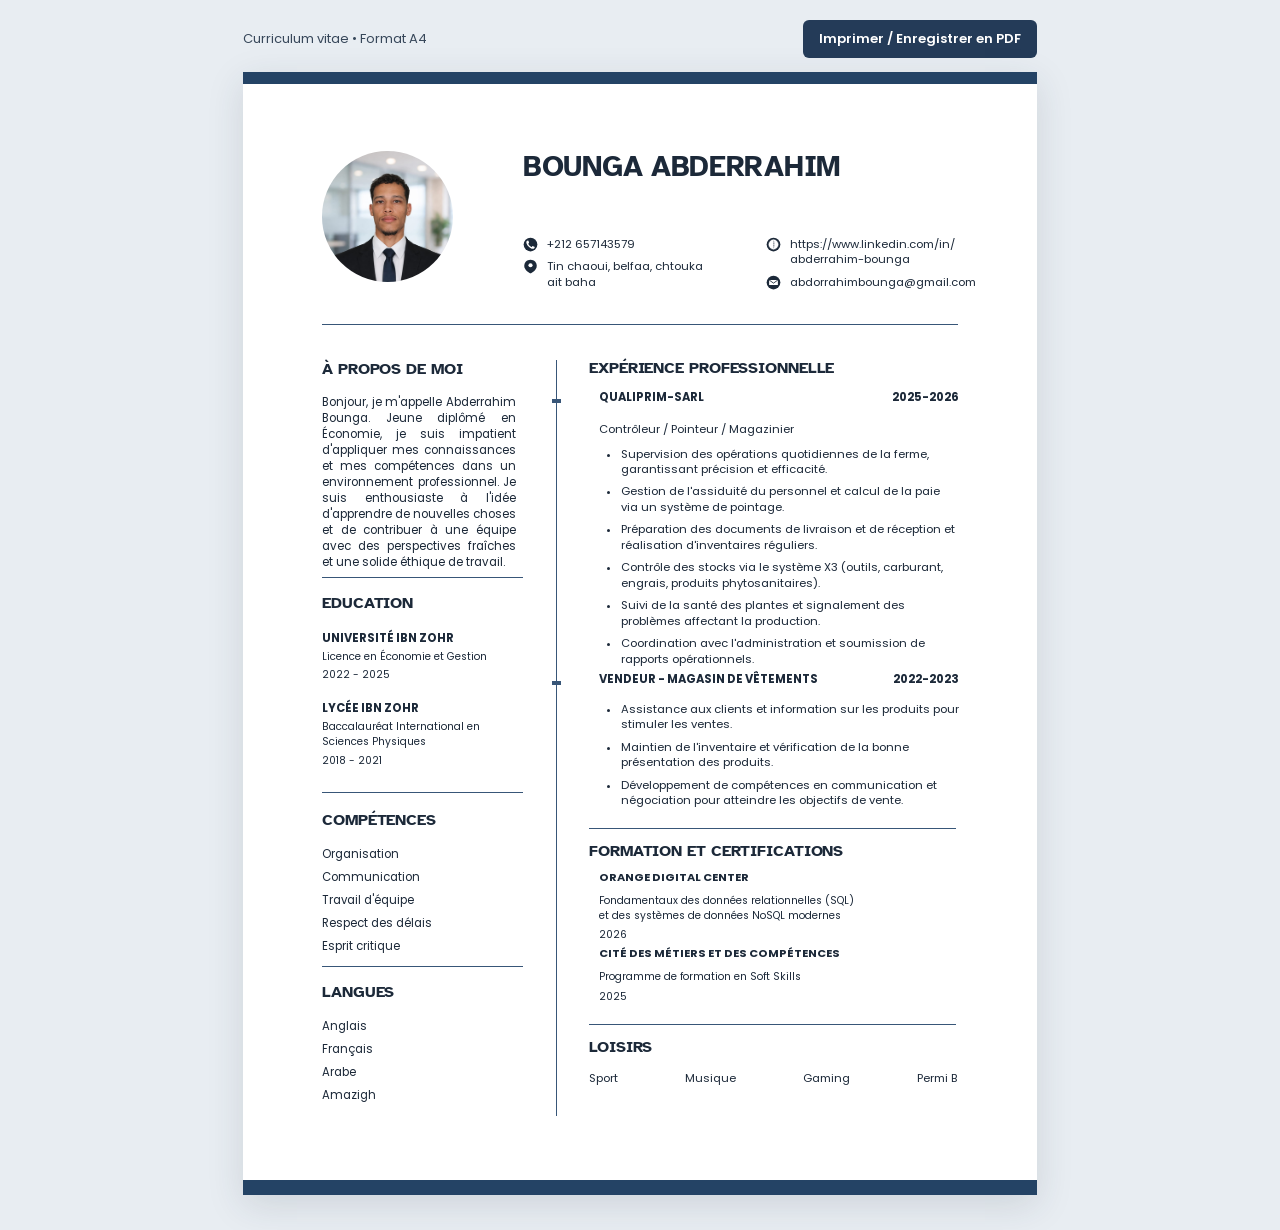
==== assets/Abderrahim_Bounga_CV.html @ b883e1d4 "final update of the profolio" ====
<!doctype html>
<html lang="fr">
<head>
  <meta charset="utf-8">
  <meta name="viewport" content="width=device-width, initial-scale=1">
  <meta name="description" content="Curriculum vitae de Bounga Abderrahim">
  <title>BOUNGA ABDERRAHIM — CV</title>
  <link rel="preconnect" href="https://fonts.googleapis.com">
  <link rel="preconnect" href="https://fonts.gstatic.com" crossorigin>
  <link href="https://fonts.googleapis.com/css2?family=Atkinson+Hyperlegible:wght@700&family=Poppins:wght@400;600;700&display=swap" rel="stylesheet">
  <style>
    :root { --ink:#1c2939; --rule:#385678; --paper:#fff; }
    * { box-sizing:border-box; }
    html,body { margin:0; padding:0; }
    body { background:#e8edf2; color:var(--ink); font-family:"Poppins", "Lato", Arial, sans-serif; -webkit-font-smoothing:antialiased; }
    a { color:inherit; text-decoration:none; }
    a:hover { text-decoration:underline; }
    .toolbar { margin:20px auto 14px; width:min(794px, calc(100vw - 24px)); display:flex; justify-content:space-between; align-items:center; gap:12px; font-size:13px; color:#37475a; }
    .toolbar button { border:0; background:#243b58; color:white; cursor:pointer; border-radius:6px; padding:9px 16px; font:inherit; font-weight:600; }
    .sheet-holder { width:794px; margin:0 auto 35px; }
    .page { position:relative; width:794px; height:1123px; background:var(--paper); overflow:hidden; box-shadow:0 10px 35px #25334422; }
    .page::before,.page::after { content:"";position:absolute;left:0;width:100%;height:12px;background:#244365; }
    .page::before { top:0; }
    .page::after { bottom:0; height:15px; }
    .portrait { position:absolute; top:79px; left:79px; width:131px; height:131px; border-radius:50%; overflow:hidden; }
    .portrait img { display:block; width:100%;height:100%;object-fit:cover; object-position:center 19%; }
    h1,h2,h3,p,ul { margin:0; }
    .name { position:absolute;left:280px;top:77px;white-space:nowrap;letter-spacing:-.3px;font-family:"Atkinson Hyperlegible", "Lato",Arial,sans-serif;font-size:29px;font-weight:700;line-height:1.2; }
    .contact { position:absolute; display:flex; flex-direction:column; gap:7px; font-size:11.3px;line-height:1.35; }
    .contact-left { left:280px;top:165px; width:205px; }
    .contact-right { left:523px;top:165px;width:210px; }
    .contact-item { display:flex;align-items:flex-start;gap:9px; }
    .contact-item svg { flex:0 0 15px;width:15px;height:15px;margin-top:0px;color:var(--ink); }
    .contact-text { display:block;overflow-wrap:anywhere; }
    .header-rule { position:absolute;left:79px;top:252px;width:636px;height:1px;background:var(--rule); }
    .spine { position:absolute;left:313px;top:288px;width:1px;height:756px;background:var(--rule); }
    .spine-tick { position:absolute;left:309px;width:9px;height:4px;background:var(--rule); }
    .tick-one {top:327px;} .tick-two {top:609px;}
    h2 {font-family:"Atkinson Hyperlegible","Lato",Arial,sans-serif;font-size:16.25px;font-weight:700;line-height:1.2;letter-spacing:-.1px; }
    h3 {font-size:11.4px;font-weight:700;line-height:1.25;}
    .small {font-size:11.25px;line-height:1.44;}
    .tiny {font-size:10.35px;line-height:1.42;}
    .left {position:absolute;left:79px;width:195px;}
    .about {top:288px;} .about p {margin-top:14px;width:194px; font-size:11.6px;line-height:16px;text-align:justify;}
    .left-rule {position:absolute;left:79px;width:201px;height:1px;background:var(--rule);}
    .rule-about {top:505px;} .rule-education {top:720px;} .rule-skills {top:894px;}
    .education {top:522px;} .education .school:first-of-type {margin-top:17px;}
    .school {margin-top:18px;}
    .school h3 {margin-bottom:5px;}
    .school .date {margin-top:4px;}
    .skills {top:739px;}
    .plain-items {list-style:none;padding:0;margin-top:12px;font-size:11.5px;line-height:23px;}
    .languages {top:911px;}
    .right {position:absolute;left:346px;width:368px;}
    .experience {top:287px;}
    .job {position:absolute;left:10px;width:360px;}
    .job-one {top:31px;} .job-two {top:313px;}
    .job-title {display:flex;align-items:baseline;justify-content:space-between;gap:10px;white-space:nowrap;}
    .job-title time {font-size:11.3px;line-height:1.2;font-weight:700;}
    .job .position {font-size:11.4px;margin-top:16px;}
    .details {padding-left:21px; margin-top:9px; width:360px; font-size:11.35px;line-height:15.7px;}
    .details li {padding-left:1px;margin:0 0 6.5px 0;}
    .details li::marker {font-size:9.3px;}
    .job-two .details {margin-top:15px;}
    .job-two .details li {margin-bottom:6.7px;}
    .right-rule {position:absolute;left:346px;width:367px;height:1px;background:var(--rule);}
    .rule-jobs {top:756px;} .rule-training {top:952px;}
    .training {top:770px;}
    .training .training-item {position:absolute;left:10px;width:350px;}
    .training .training-first {top:28px;}
    .training .training-second {top:104px;}
    .training h3 {font-size:11.2px;}
    .training p {margin-top:10px;}
    .training .date {margin-top:5px;}
    .leisure {top:966px;}
    .leisure ul {margin-top:12px;padding:0;list-style:none;display:flex;justify-content:space-between;font-size:11.3px;}
    @media (max-width: 817px) {
      .toolbar {margin:9px auto;}
      .sheet-holder { margin-left:auto;margin-right:auto; }
    }
    @media print {
      @page { size:A4; margin:0; }
      html,body { background:#fff !important; }
      .toolbar {display:none!important;}
      .sheet-holder {width:210mm!important;height:297mm!important;margin:0!important;}
      .page {transform:none!important; width:210mm!important;height:297mm!important;box-shadow:none!important;}
      a {text-decoration:none;}
      * {-webkit-print-color-adjust:exact;print-color-adjust:exact;}
    }
  </style>
</head>
<body>
  <div class="toolbar" aria-label="Outils du CV">
    <span>Curriculum vitae • Format A4</span>
    <button type="button" onclick="window.print()">Imprimer / Enregistrer en PDF</button>
  </div>
  <div class="sheet-holder" id="sheet-holder">
    <main class="page" id="page" aria-label="Curriculum vitae de Bounga Abderrahim">
      <div class="portrait"><img alt="Portrait de Bounga Abderrahim" src="[data-uri]"></div>
      <h1 class="name">BOUNGA ABDERRAHIM</h1>
      <div class="contact contact-left">
        <div class="contact-item">
          <svg viewBox="0 0 24 24" fill="currentColor" aria-hidden="true"><circle cx="12" cy="12" r="11"/><path d="M8.2 5.6c-.6-.2-1.6.2-2.1.7-.8.8-1 2.4-.4 4.1 1.3 3.7 4.5 6.8 8.2 8.2 1.7.7 3.2.4 4.1-.5.5-.5.9-1.5.7-2.1-.1-.4-2.7-1.7-3.2-1.7-.4 0-.9.8-1.3 1.2-.3.3-.6.5-1 .3-1.8-.8-3.8-2.8-4.7-4.6-.2-.4 0-.7.3-1l1-1.3c0-.5-1.2-3-1.6-3.3Z" fill="#fff"/></svg>
          <a class="contact-text" href="tel:+212657143579">+212 657143579</a>
        </div>
        <div class="contact-item">
          <svg viewBox="0 0 24 24" fill="currentColor" aria-hidden="true"><path d="M12 1C5.9 1 2 5.4 2 11c0 7.4 10 12 10 12s10-4.6 10-12C22 5.4 18.1 1 12 1Z"/><circle cx="12" cy="10" r="3.3" fill="#fff"/></svg>
          <span class="contact-text">Tin chaoui, belfaa, chtouka<br>ait baha</span>
        </div>
      </div>
      <div class="contact contact-right">
        <div class="contact-item">
          <svg viewBox="0 0 24 24" fill="currentColor" aria-hidden="true"><circle cx="12" cy="12" r="11"/><path fill="#fff" d="M12 4.5a7.5 7.5 0 1 0 0 15 7.5 7.5 0 0 0 0-15Zm-5.5 7.5h11M12 4.5c-2.1 2.3-2.1 12.7 0 15M12 4.5c2.1 2.3 2.1 12.7 0 15M6.5 8.2h11M6.5 15.8h11" stroke="#fff" stroke-width=".8" fill="none"/></svg>
          <a class="contact-text" href="https://www.linkedin.com/in/abderrahim-bounga" target="_blank" rel="noopener">https://www.linkedin.com/in/<br>abderrahim-bounga</a>
        </div>
        <div class="contact-item">
          <svg viewBox="0 0 24 24" fill="currentColor" aria-hidden="true"><circle cx="12" cy="12" r="11"/><path d="M5 8h14v8H5Z" fill="#fff"/><path d="m5 8 7 5 7-5" fill="none" stroke="currentColor" stroke-width="1.4"/></svg>
          <a class="contact-text" href="mailto:abdorrahimbounga@gmail.com">abdorrahimbounga@gmail.com</a>
        </div>
      </div>
      <div class="header-rule" aria-hidden="true"></div>
      <div class="spine" aria-hidden="true"></div>
      <div class="spine-tick tick-one" aria-hidden="true"></div>
      <div class="spine-tick tick-two" aria-hidden="true"></div>

      <section class="left about" aria-labelledby="about-title">
        <h2 id="about-title">À PROPOS DE MOI</h2>
        <p>Bonjour, je m'appelle Abderrahim Bounga. Jeune diplômé en Économie, je suis impatient d'appliquer mes connaissances et mes compétences dans un environnement professionnel. Je suis enthousiaste à l'idée d'apprendre de nouvelles choses et de contribuer à une équipe avec des perspectives fraîches et une solide éthique de travail.</p>
      </section>
      <div class="left-rule rule-about" aria-hidden="true"></div>
      <section class="left education" aria-labelledby="education-title">
        <h2 id="education-title">EDUCATION</h2>
        <div class="school">
          <h3>UNIVERSITÉ IBN ZOHR</h3>
          <p class="tiny">Licence en Économie et Gestion</p>
          <p class="tiny date">2022 - 2025</p>
        </div>
        <div class="school">
          <h3>LYCÉE IBN ZOHR</h3>
          <p class="tiny">Baccalauréat International en<br>Sciences Physiques</p>
          <p class="tiny date">2018 - 2021</p>
        </div>
      </section>
      <div class="left-rule rule-education" aria-hidden="true"></div>
      <section class="left skills" aria-labelledby="skills-title">
        <h2 id="skills-title">COMPÉTENCES</h2>
        <ul class="plain-items">
          <li>Organisation</li><li>Communication</li><li>Travail d'équipe</li>
          <li>Respect des délais</li><li>Esprit critique</li>
        </ul>
      </section>
      <div class="left-rule rule-skills" aria-hidden="true"></div>
      <section class="left languages" aria-labelledby="languages-title">
        <h2 id="languages-title">LANGUES</h2>
        <ul class="plain-items"><li>Anglais</li><li>Français</li><li>Arabe</li><li>Amazigh</li></ul>
      </section>

      <section class="right experience" aria-labelledby="experience-title">
        <h2 id="experience-title">EXPÉRIENCE PROFESSIONNELLE</h2>
        <article class="job job-one">
          <div class="job-title"><h3>QUALIPRIM-SARL</h3><time>2025-2026</time></div>
          <p class="position">Contrôleur / Pointeur / Magazinier</p>
          <ul class="details">
            <li>Supervision des opérations quotidiennes de la ferme, garantissant précision et efficacité.</li>
            <li>Gestion de l'assiduité du personnel et calcul de la paie via un système de pointage.</li>
            <li>Préparation des documents de livraison et de réception et réalisation d'inventaires réguliers.</li>
            <li>Contrôle des stocks via le système X3 (outils, carburant, engrais, produits phytosanitaires).</li>
            <li>Suivi de la santé des plantes et signalement des problèmes affectant la production.</li>
            <li>Coordination avec l'administration et soumission de rapports opérationnels.</li>
          </ul>
        </article>
        <article class="job job-two">
          <div class="job-title"><h3>VENDEUR - MAGASIN DE VÊTEMENTS</h3><time>2022-2023</time></div>
          <ul class="details">
            <li>Assistance aux clients et information sur les produits pour stimuler les ventes.</li>
            <li>Maintien de l'inventaire et vérification de la bonne présentation des produits.</li>
            <li>Développement de compétences en communication et négociation pour atteindre les objectifs de vente.</li>
          </ul>
        </article>
      </section>
      <div class="right-rule rule-jobs" aria-hidden="true"></div>
      <section class="right training" aria-labelledby="training-title">
        <h2 id="training-title">FORMATION ET CERTIFICATIONS</h2>
        <article class="training-item training-first">
          <h3>ORANGE DIGITAL CENTER</h3>
          <p class="tiny">Fondamentaux des données relationnelles (SQL)<br>et des systèmes de données NoSQL modernes</p>
          <p class="tiny date">2026</p>
        </article>
        <article class="training-item training-second">
          <h3>CITÉ DES MÉTIERS ET DES COMPÉTENCES</h3>
          <p class="tiny">Programme de formation en Soft Skills</p>
          <p class="tiny date">2025</p>
        </article>
      </section>
      <div class="right-rule rule-training" aria-hidden="true"></div>
      <section class="right leisure" aria-labelledby="leisure-title">
        <h2 id="leisure-title">LOISIRS</h2>
        <ul><li>Sport</li><li>Musique</li><li>Gaming</li><li>Permi B</li></ul>
      </section>
    </main>
  </div>
  <script>
    function fitPage() {
      const holder = document.getElementById('sheet-holder');
      const page = document.getElementById('page');
      if (window.matchMedia('print').matches) return;
      const scale = Math.min(1, (window.innerWidth - 20) / 794);
      holder.style.width = (794 * scale) + 'px';
      holder.style.height = (1123 * scale) + 'px';
      page.style.transformOrigin = 'top left';
      page.style.transform = 'scale(' + scale + ')';
    }
    fitPage(); window.addEventListener('resize', fitPage);
  </script>
</body>
</html>
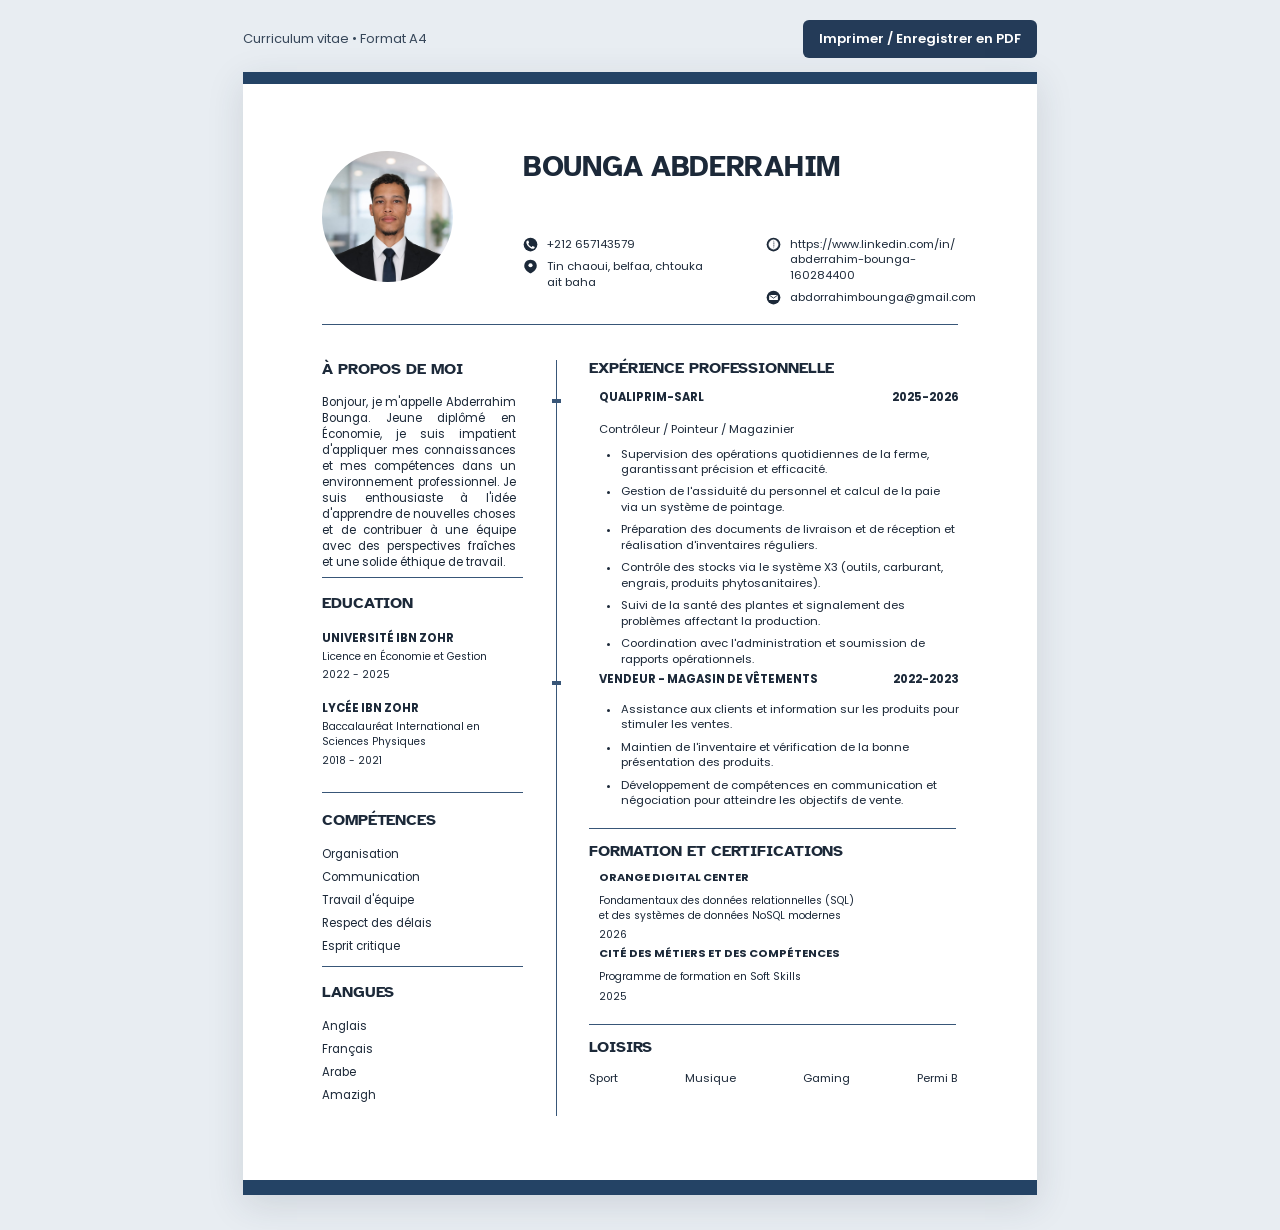
==== commit 67886175: "fixed linkedin not working" ====
--- a/assets/Abderrahim_Bounga_CV.html
+++ b/assets/Abderrahim_Bounga_CV.html
@@ -111,7 +111,7 @@
       <div class="contact contact-right">
         <div class="contact-item">
           <svg viewBox="0 0 24 24" fill="currentColor" aria-hidden="true"><circle cx="12" cy="12" r="11"/><path fill="#fff" d="M12 4.5a7.5 7.5 0 1 0 0 15 7.5 7.5 0 0 0 0-15Zm-5.5 7.5h11M12 4.5c-2.1 2.3-2.1 12.7 0 15M12 4.5c2.1 2.3 2.1 12.7 0 15M6.5 8.2h11M6.5 15.8h11" stroke="#fff" stroke-width=".8" fill="none"/></svg>
-          <a class="contact-text" href="https://www.linkedin.com/in/abderrahim-bounga" target="_blank" rel="noopener">https://www.linkedin.com/in/<br>abderrahim-bounga</a>
+          <a class="contact-text" href="https://www.linkedin.com/in/abderrahim-bounga-160284400" target="_blank" rel="noopener">https://www.linkedin.com/in/<br>abderrahim-bounga-160284400</a>
         </div>
         <div class="contact-item">
           <svg viewBox="0 0 24 24" fill="currentColor" aria-hidden="true"><circle cx="12" cy="12" r="11"/><path d="M5 8h14v8H5Z" fill="#fff"/><path d="m5 8 7 5 7-5" fill="none" stroke="currentColor" stroke-width="1.4"/></svg>
